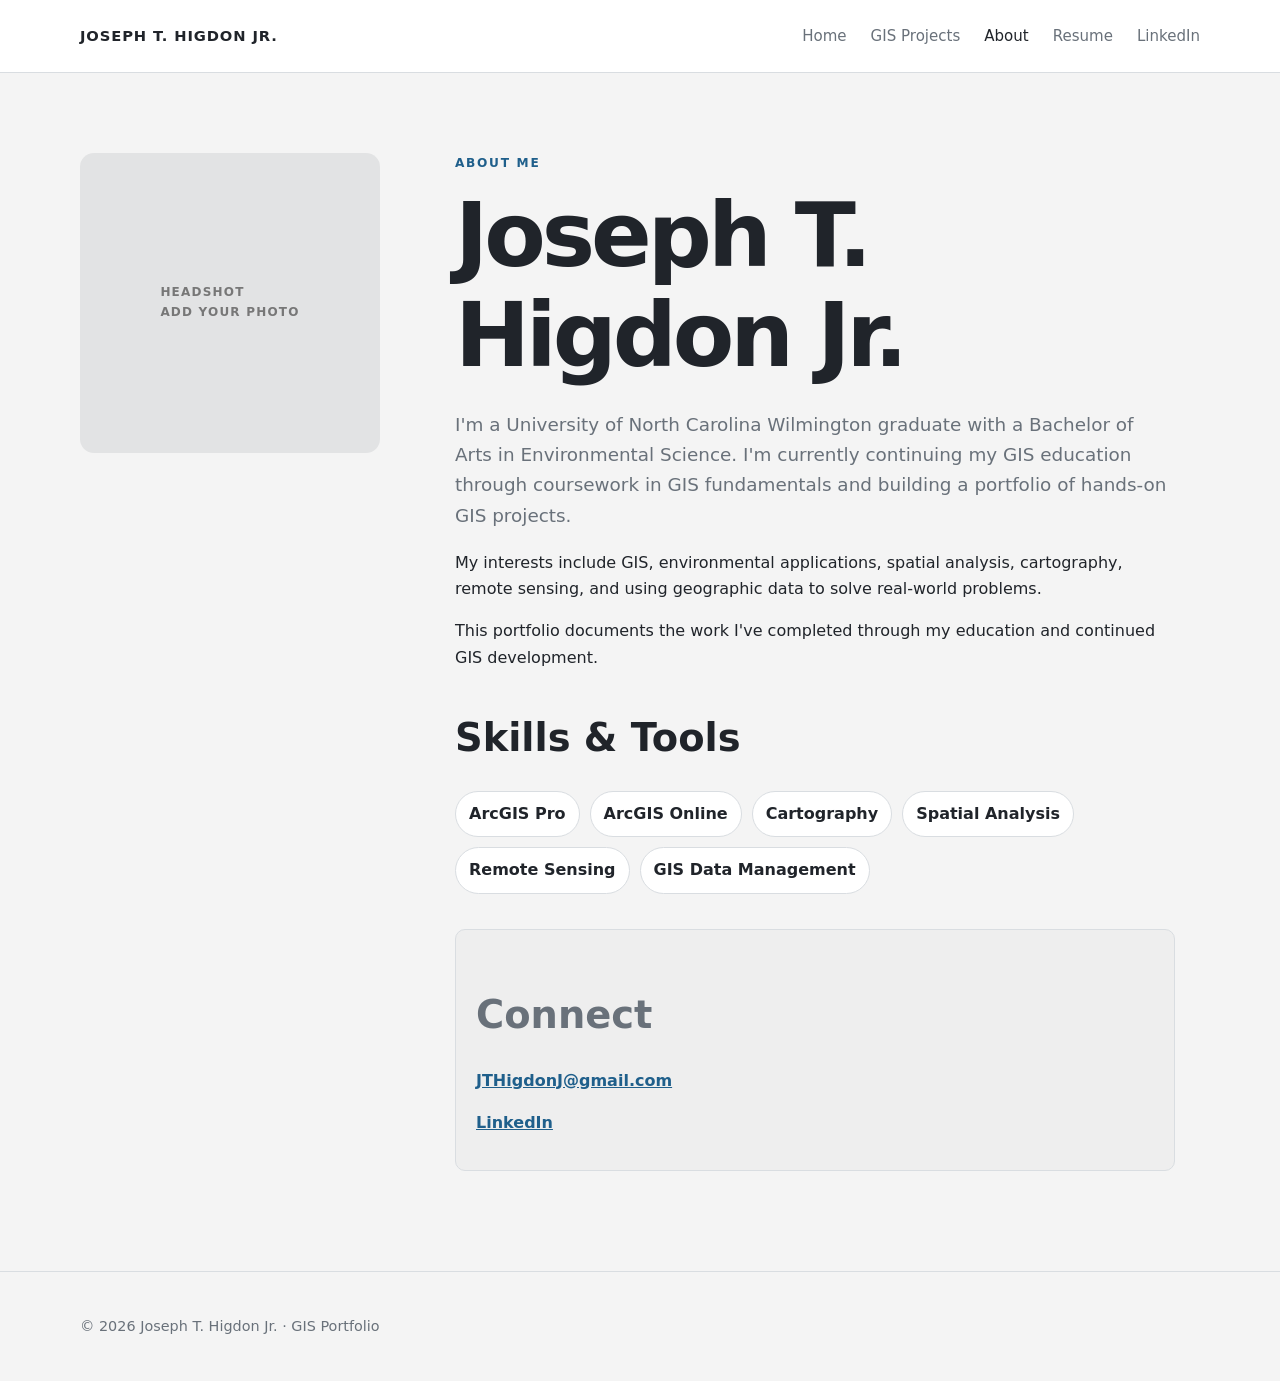
==== about.html @ 9a3bd059 "Add files via upload" ====
<!DOCTYPE html><html lang="en"><head><meta charset="UTF-8"><meta name="viewport" content="width=device-width, initial-scale=1.0"><title>About | Joseph T. Higdon Jr.</title><link rel="stylesheet" href="assets/style.css"></head><body><header class="site-header"><nav class="nav container"><a class="brand" href="index.html">JOSEPH T. HIGDON JR.</a><div class="nav-links"><a href="index.html" class="">Home</a><a href="projects.html" class="">GIS Projects</a><a href="about.html" class="active">About</a><a href="resume.html" class="">Resume</a><a href="https://www.linkedin.com/in/JosephTHigdonJr" target="_blank" rel="noopener">LinkedIn</a></div></nav></header><main class="container page"><div class="about-layout"><div class="headshot-wrap"><div class="headshot-placeholder">HEADSHOT<br>ADD YOUR PHOTO</div></div><div class="about-content"><p class="eyebrow">ABOUT ME</p><h1>Joseph T. Higdon Jr.</h1><p class="page-intro">I'm a University of North Carolina Wilmington graduate with a Bachelor of Arts in Environmental Science. I'm currently continuing my GIS education through coursework in GIS fundamentals and building a portfolio of hands-on GIS projects.</p><p>My interests include GIS, environmental applications, spatial analysis, cartography, remote sensing, and using geographic data to solve real-world problems.</p><p>This portfolio documents the work I've completed through my education and continued GIS development.</p><h2>Skills & Tools</h2><div class="skills"><span>ArcGIS Pro</span><span>ArcGIS Online</span><span>Cartography</span><span>Spatial Analysis</span><span>Remote Sensing</span><span>GIS Data Management</span></div><div class="contact-box"><h2>Connect</h2><p><a href="mailto:JTHigdonJ@gmail.com">JTHigdonJ@gmail.com</a></p><p><a href="https://www.linkedin.com/in/JosephTHigdonJr" target="_blank" rel="noopener">LinkedIn</a></p></div></div></div></main><footer class="footer"><div class="container"><p>© 2026 Joseph T. Higdon Jr. · GIS Portfolio</p></div></footer></body></html>
---- assets/style.css ----
:root{--ink:#20242a;--muted:#69717a;--line:#d9dde1;--surface:#eeeeee;--accent:#1f5f8b;--accent-dark:#164866;--bg:#f4f4f4;--card:#fff}*{box-sizing:border-box}html{scroll-behavior:smooth}body{margin:0;font-family:Inter,system-ui,sans-serif;color:var(--ink);background:var(--bg);line-height:1.65}a{color:inherit}.container{width:min(1120px,calc(100% - 40px));margin:auto}.site-header{position:sticky;top:0;z-index:10;background:rgba(255,255,255,.96);border-bottom:1px solid var(--line);backdrop-filter:blur(10px)}.nav{min-height:72px;display:flex;align-items:center;justify-content:space-between;gap:24px}.brand{font-weight:800;letter-spacing:.06em;text-decoration:none;font-size:.92rem}.nav-links{display:flex;gap:24px;font-size:.94rem}.nav-links a{text-decoration:none;color:var(--muted)}.nav-links a:hover,.nav-links a.active{color:var(--ink)}.landing{min-height:600px;display:flex;align-items:center;padding:90px 0}.landing-copy{max-width:820px}.eyebrow{margin:0 0 12px;color:var(--accent);font-size:.76rem;font-weight:800;letter-spacing:.14em}h1,h2,h3{line-height:1.12;margin-top:0}h1{font-size:clamp(3rem,7vw,5.8rem);letter-spacing:-.045em;margin-bottom:24px}h1 span{color:var(--accent)}h2{font-size:clamp(1.8rem,3vw,2.6rem)}.lead,.page-intro{max-width:760px;color:var(--muted);font-size:1.15rem}.actions,.resume-actions{display:flex;gap:12px;margin-top:30px}.button{display:inline-block;padding:11px 18px;border-radius:8px;text-decoration:none;font-weight:700;border:1px solid var(--line)}.button.primary{background:var(--accent);color:white;border-color:var(--accent)}.button.secondary{background:var(--card)}.quick-links{border-top:1px solid var(--line);background:var(--card)}.quick-grid{display:grid;grid-template-columns:repeat(3,1fr)}.quick-grid a{padding:38px 28px 42px;text-decoration:none;border-right:1px solid var(--line)}.quick-grid a:first-child{border-left:1px solid var(--line)}.quick-grid a:hover{background:#fafafa}.card-label,.project-type{color:var(--accent);font-weight:800;letter-spacing:.12em;font-size:.72rem}.quick-grid h2{margin:10px 0}.quick-grid p,.project-content p:not(.project-type){color:var(--muted)}.arrow,.project-content a,.back{color:var(--accent);font-weight:750}.page{padding:80px 0 100px}.page>.page-intro{margin-bottom:45px}.project-grid{display:grid;grid-template-columns:repeat(3,1fr);gap:22px}.project-card{overflow:hidden;border:1px solid var(--line);border-radius:12px;background:var(--card)}.project-image{width:100%;aspect-ratio:16/10}.placeholder,.large-placeholder{display:grid;place-items:center;background:#e2e3e4;color:#777;font-size:.78rem;font-weight:800;letter-spacing:.1em}.project-content{padding:24px}.project-type{margin:0 0 8px}.portfolio-note,.contact-box{margin-top:35px;padding:18px 20px;border:1px solid var(--line);border-radius:10px;background:var(--surface);color:var(--muted)}.about-layout{display:grid;grid-template-columns:300px 1fr;gap:75px;align-items:start}.headshot-wrap{position:sticky;top:110px}.headshot-placeholder{aspect-ratio:1;border-radius:14px;display:grid;place-items:center;background:#e2e3e4;color:#777;font-size:.75rem;font-weight:800;letter-spacing:.1em}.headshot-wrap img{width:100%;aspect-ratio:1;object-fit:cover;border-radius:14px}.about-content{max-width:720px}.about-content h2{margin-top:45px}.skills{display:flex;flex-wrap:wrap;gap:10px}.skills span{padding:9px 13px;border:1px solid var(--line);border-radius:999px;background:var(--card);font-weight:650}.contact-box a{color:var(--accent);font-weight:700}.resume-frame{height:900px;border:1px solid var(--line);background:var(--card)}.resume-frame iframe{width:100%;height:100%;border:0}.project-page{max-width:900px;padding:65px 0 100px}.project-page h1{font-size:clamp(2.5rem,6vw,4.5rem);margin-top:35px}.project-page h2{margin-top:45px}.project-meta{display:flex;flex-wrap:wrap;gap:10px;margin:25px 0 40px}.project-meta span{padding:8px 12px;background:var(--surface);border:1px solid var(--line);border-radius:999px}.large-placeholder{width:100%;aspect-ratio:16/9;border-radius:10px;border:1px solid var(--line)}.footer{padding:28px 0;border-top:1px solid var(--line);color:var(--muted);font-size:.9rem}@media(max-width:800px){.nav{align-items:flex-start;padding:16px 0;flex-direction:column}.nav-links{flex-wrap:wrap;gap:12px}.landing{min-height:auto;padding:75px 0}.quick-grid,.project-grid,.about-layout{grid-template-columns:1fr}.quick-grid a,.quick-grid a:first-child{border-left:0;border-right:0;border-bottom:1px solid var(--line)}.headshot-wrap{position:static;max-width:280px}}@media(max-width:520px){.container{width:calc(100% - 28px)}h1{font-size:2.8rem}.actions,.resume-actions{flex-direction:column;align-items:flex-start}}
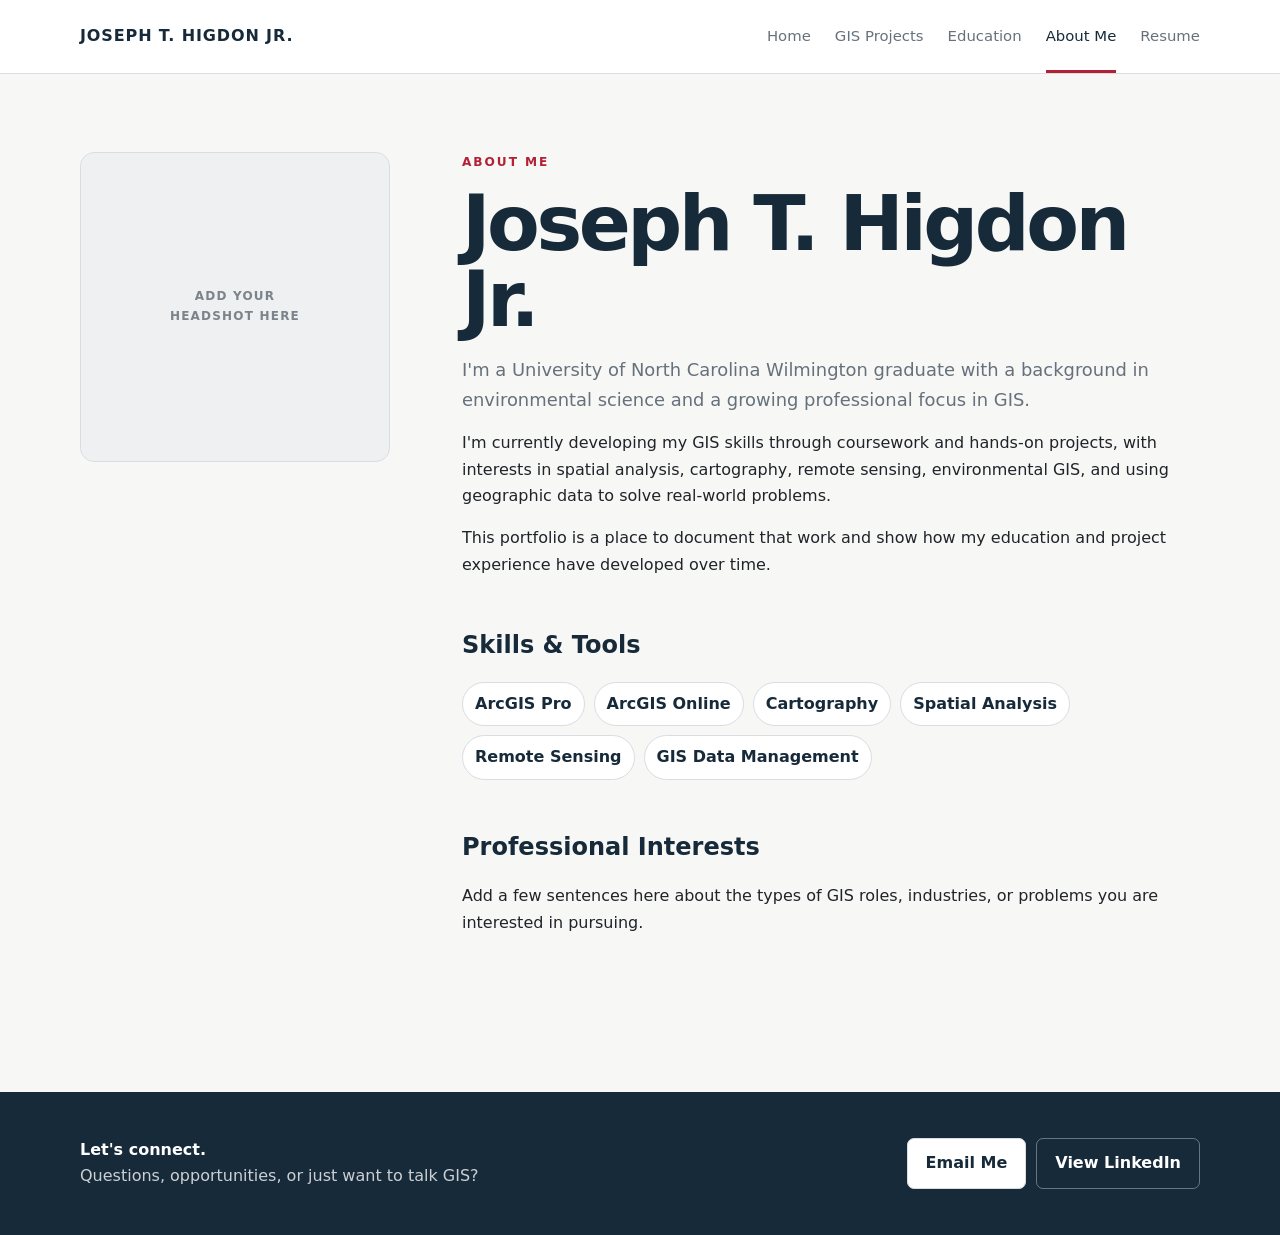
==== commit ae6b0e25: "Add files via upload" ====
--- a/about.html
+++ b/about.html
@@ -1 +1,83 @@
-<!DOCTYPE html><html lang="en"><head><meta charset="UTF-8"><meta name="viewport" content="width=device-width, initial-scale=1.0"><title>About | Joseph T. Higdon Jr.</title><link rel="stylesheet" href="assets/style.css"></head><body><header class="site-header"><nav class="nav container"><a class="brand" href="index.html">JOSEPH T. HIGDON JR.</a><div class="nav-links"><a href="index.html" class="">Home</a><a href="projects.html" class="">GIS Projects</a><a href="about.html" class="active">About</a><a href="resume.html" class="">Resume</a><a href="https://www.linkedin.com/in/JosephTHigdonJr" target="_blank" rel="noopener">LinkedIn</a></div></nav></header><main class="container page"><div class="about-layout"><div class="headshot-wrap"><div class="headshot-placeholder">HEADSHOT<br>ADD YOUR PHOTO</div></div><div class="about-content"><p class="eyebrow">ABOUT ME</p><h1>Joseph T. Higdon Jr.</h1><p class="page-intro">I'm a University of North Carolina Wilmington graduate with a Bachelor of Arts in Environmental Science. I'm currently continuing my GIS education through coursework in GIS fundamentals and building a portfolio of hands-on GIS projects.</p><p>My interests include GIS, environmental applications, spatial analysis, cartography, remote sensing, and using geographic data to solve real-world problems.</p><p>This portfolio documents the work I've completed through my education and continued GIS development.</p><h2>Skills & Tools</h2><div class="skills"><span>ArcGIS Pro</span><span>ArcGIS Online</span><span>Cartography</span><span>Spatial Analysis</span><span>Remote Sensing</span><span>GIS Data Management</span></div><div class="contact-box"><h2>Connect</h2><p><a href="mailto:JTHigdonJ@gmail.com">JTHigdonJ@gmail.com</a></p><p><a href="https://www.linkedin.com/in/JosephTHigdonJr" target="_blank" rel="noopener">LinkedIn</a></p></div></div></div></main><footer class="footer"><div class="container"><p>© 2026 Joseph T. Higdon Jr. · GIS Portfolio</p></div></footer></body></html>+<!doctype html>
+<html lang="en">
+<head>
+  <meta charset="utf-8">
+  <meta name="viewport" content="width=device-width, initial-scale=1">
+  <meta name="description" content="GIS portfolio of Joseph T. Higdon Jr.">
+  <title>About Me | Joseph T. Higdon Jr.</title>
+  <link rel="stylesheet" href="assets/style.css">
+</head>
+<body>
+
+<header class="site-header">
+  <nav class="nav container">
+    <a class="brand" href="index.html">JOSEPH T. HIGDON JR.</a>
+    <div class="nav-links"><a href="index.html" class="">Home</a><a href="projects.html" class="">GIS Projects</a><a href="education.html" class="">Education</a><a href="about.html" class="active">About Me</a><a href="resume.html" class="">Resume</a></div>
+  </nav>
+</header>
+
+
+<main class="container page">
+  <div class="about-layout">
+    <aside class="headshot">
+      <div class="headshot-placeholder">
+        ADD YOUR<br>HEADSHOT HERE
+      </div>
+    </aside>
+
+    <section class="about-copy">
+      <p class="eyebrow">ABOUT ME</p>
+      <h1>Joseph T. Higdon Jr.</h1>
+      <p class="page-intro">
+        I'm a University of North Carolina Wilmington graduate with a
+        background in environmental science and a growing professional focus
+        in GIS.
+      </p>
+
+      <p>
+        I'm currently developing my GIS skills through coursework and
+        hands-on projects, with interests in spatial analysis, cartography,
+        remote sensing, environmental GIS, and using geographic data to
+        solve real-world problems.
+      </p>
+
+      <p>
+        This portfolio is a place to document that work and show how my
+        education and project experience have developed over time.
+      </p>
+
+      <h2>Skills & Tools</h2>
+      <div class="skills">
+        <span class="skill">ArcGIS Pro</span>
+        <span class="skill">ArcGIS Online</span>
+        <span class="skill">Cartography</span>
+        <span class="skill">Spatial Analysis</span>
+        <span class="skill">Remote Sensing</span>
+        <span class="skill">GIS Data Management</span>
+      </div>
+
+      <h2>Professional Interests</h2>
+      <p>
+        Add a few sentences here about the types of GIS roles, industries,
+        or problems you are interested in pursuing.
+      </p>
+    </section>
+  </div>
+</main>
+
+
+<footer class="footer">
+  <div class="container footer-inner">
+    <div>
+      <p class="footer-title">Let's connect.</p>
+      <p>Questions, opportunities, or just want to talk GIS?</p>
+    </div>
+    <div class="footer-actions">
+      <a class="button secondary" href="mailto:JTHigdonJ@gmail.com">Email Me</a>
+      <a class="button outline" href="https://www.linkedin.com/in/JosephTHigdonJr" target="_blank" rel="noopener">View LinkedIn</a>
+    </div>
+  </div>
+</footer>
+
+</body>
+</html>
--- a/assets/style.css
+++ b/assets/style.css
@@ -1 +1,636 @@
- :root{--ink:#20242a;--muted:#69717a;--line:#d9dde1;--surface:#eeeeee;--accent:#1f5f8b;--accent-dark:#164866;--bg:#f4f4f4;--card:#fff}*{box-sizing:border-box}html{scroll-behavior:smooth}body{margin:0;font-family:Inter,system-ui,sans-serif;color:var(--ink);background:var(--bg);line-height:1.65}a{color:inherit}.container{width:min(1120px,calc(100% - 40px));margin:auto}.site-header{position:sticky;top:0;z-index:10;background:rgba(255,255,255,.96);border-bottom:1px solid var(--line);backdrop-filter:blur(10px)}.nav{min-height:72px;display:flex;align-items:center;justify-content:space-between;gap:24px}.brand{font-weight:800;letter-spacing:.06em;text-decoration:none;font-size:.92rem}.nav-links{display:flex;gap:24px;font-size:.94rem}.nav-links a{text-decoration:none;color:var(--muted)}.nav-links a:hover,.nav-links a.active{color:var(--ink)}.landing{min-height:600px;display:flex;align-items:center;padding:90px 0}.landing-copy{max-width:820px}.eyebrow{margin:0 0 12px;color:var(--accent);font-size:.76rem;font-weight:800;letter-spacing:.14em}h1,h2,h3{line-height:1.12;margin-top:0}h1{font-size:clamp(3rem,7vw,5.8rem);letter-spacing:-.045em;margin-bottom:24px}h1 span{color:var(--accent)}h2{font-size:clamp(1.8rem,3vw,2.6rem)}.lead,.page-intro{max-width:760px;color:var(--muted);font-size:1.15rem}.actions,.resume-actions{display:flex;gap:12px;margin-top:30px}.button{display:inline-block;padding:11px 18px;border-radius:8px;text-decoration:none;font-weight:700;border:1px solid var(--line)}.button.primary{background:var(--accent);color:white;border-color:var(--accent)}.button.secondary{background:var(--card)}.quick-links{border-top:1px solid var(--line);background:var(--card)}.quick-grid{display:grid;grid-template-columns:repeat(3,1fr)}.quick-grid a{padding:38px 28px 42px;text-decoration:none;border-right:1px solid var(--line)}.quick-grid a:first-child{border-left:1px solid var(--line)}.quick-grid a:hover{background:#fafafa}.card-label,.project-type{color:var(--accent);font-weight:800;letter-spacing:.12em;font-size:.72rem}.quick-grid h2{margin:10px 0}.quick-grid p,.project-content p:not(.project-type){color:var(--muted)}.arrow,.project-content a,.back{color:var(--accent);font-weight:750}.page{padding:80px 0 100px}.page>.page-intro{margin-bottom:45px}.project-grid{display:grid;grid-template-columns:repeat(3,1fr);gap:22px}.project-card{overflow:hidden;border:1px solid var(--line);border-radius:12px;background:var(--card)}.project-image{width:100%;aspect-ratio:16/10}.placeholder,.large-placeholder{display:grid;place-items:center;background:#e2e3e4;color:#777;font-size:.78rem;font-weight:800;letter-spacing:.1em}.project-content{padding:24px}.project-type{margin:0 0 8px}.portfolio-note,.contact-box{margin-top:35px;padding:18px 20px;border:1px solid var(--line);border-radius:10px;background:var(--surface);color:var(--muted)}.about-layout{display:grid;grid-template-columns:300px 1fr;gap:75px;align-items:start}.headshot-wrap{position:sticky;top:110px}.headshot-placeholder{aspect-ratio:1;border-radius:14px;display:grid;place-items:center;background:#e2e3e4;color:#777;font-size:.75rem;font-weight:800;letter-spacing:.1em}.headshot-wrap img{width:100%;aspect-ratio:1;object-fit:cover;border-radius:14px}.about-content{max-width:720px}.about-content h2{margin-top:45px}.skills{display:flex;flex-wrap:wrap;gap:10px}.skills span{padding:9px 13px;border:1px solid var(--line);border-radius:999px;background:var(--card);font-weight:650}.contact-box a{color:var(--accent);font-weight:700}.resume-frame{height:900px;border:1px solid var(--line);background:var(--card)}.resume-frame iframe{width:100%;height:100%;border:0}.project-page{max-width:900px;padding:65px 0 100px}.project-page h1{font-size:clamp(2.5rem,6vw,4.5rem);margin-top:35px}.project-page h2{margin-top:45px}.project-meta{display:flex;flex-wrap:wrap;gap:10px;margin:25px 0 40px}.project-meta span{padding:8px 12px;background:var(--surface);border:1px solid var(--line);border-radius:999px}.large-placeholder{width:100%;aspect-ratio:16/9;border-radius:10px;border:1px solid var(--line)}.footer{padding:28px 0;border-top:1px solid var(--line);color:var(--muted);font-size:.9rem}@media(max-width:800px){.nav{align-items:flex-start;padding:16px 0;flex-direction:column}.nav-links{flex-wrap:wrap;gap:12px}.landing{min-height:auto;padding:75px 0}.quick-grid,.project-grid,.about-layout{grid-template-columns:1fr}.quick-grid a,.quick-grid a:first-child{border-left:0;border-right:0;border-bottom:1px solid var(--line)}.headshot-wrap{position:static;max-width:280px}}@media(max-width:520px){.container{width:calc(100% - 28px)}h1{font-size:2.8rem}.actions,.resume-actions{flex-direction:column;align-items:flex-start}}
+
+:root {
+  --navy: #172a3a;
+  --navy-2: #243b53;
+  --red: #b22234;
+  --red-dark: #8f1b2a;
+  --blue: #3c5a78;
+  --cream: #f7f7f5;
+  --white: #ffffff;
+  --ink: #20242a;
+  --muted: #66717c;
+  --line: #d9dde2;
+  --soft: #eef0f2;
+  --shadow: 0 12px 30px rgba(23, 42, 58, .08);
+}
+
+* { box-sizing: border-box; }
+
+html { scroll-behavior: smooth; }
+
+body {
+  margin: 0;
+  background: var(--cream);
+  color: var(--ink);
+  font-family: Inter, ui-sans-serif, system-ui, -apple-system, BlinkMacSystemFont, "Segoe UI", sans-serif;
+  line-height: 1.65;
+}
+
+a { color: inherit; }
+
+.container {
+  width: min(1120px, calc(100% - 40px));
+  margin: 0 auto;
+}
+
+.site-header {
+  position: sticky;
+  top: 0;
+  z-index: 20;
+  background: rgba(255,255,255,.96);
+  border-bottom: 1px solid var(--line);
+  backdrop-filter: blur(12px);
+}
+
+.nav {
+  min-height: 72px;
+  display: flex;
+  align-items: center;
+  justify-content: space-between;
+  gap: 28px;
+}
+
+.brand {
+  text-decoration: none;
+  font-weight: 850;
+  letter-spacing: .055em;
+  color: var(--navy);
+  white-space: nowrap;
+}
+
+.nav-links {
+  display: flex;
+  align-items: center;
+  gap: 24px;
+  font-size: .93rem;
+}
+
+.nav-links a {
+  text-decoration: none;
+  color: var(--muted);
+  padding: 24px 0 21px;
+  border-bottom: 3px solid transparent;
+}
+
+.nav-links a:hover,
+.nav-links a.active {
+  color: var(--navy);
+  border-bottom-color: var(--red);
+}
+
+.hero {
+  min-height: 650px;
+  display: flex;
+  align-items: center;
+  padding: 90px 0;
+}
+
+.hero-copy { max-width: 850px; }
+
+.eyebrow {
+  margin: 0 0 14px;
+  color: var(--red);
+  font-size: .76rem;
+  font-weight: 850;
+  letter-spacing: .16em;
+}
+
+.hero h1 {
+  margin: 0 0 25px;
+  max-width: 900px;
+  color: var(--navy);
+  font-size: clamp(3.2rem, 7vw, 6.2rem);
+  line-height: .98;
+  letter-spacing: -.055em;
+}
+
+.hero h1 span { color: var(--red); }
+
+.hero p {
+  max-width: 760px;
+  color: var(--muted);
+  font-size: 1.18rem;
+}
+
+.actions {
+  display: flex;
+  flex-wrap: wrap;
+  gap: 12px;
+  margin-top: 30px;
+}
+
+.button {
+  display: inline-block;
+  padding: 11px 18px;
+  border-radius: 7px;
+  border: 1px solid var(--line);
+  text-decoration: none;
+  font-weight: 750;
+  transition: .15s ease;
+}
+
+.button.primary {
+  color: var(--white);
+  background: var(--red);
+  border-color: var(--red);
+}
+
+.button.primary:hover {
+  background: var(--red-dark);
+  border-color: var(--red-dark);
+  transform: translateY(-1px);
+}
+
+.button.secondary {
+  background: var(--white);
+  color: var(--navy);
+}
+
+.button.secondary:hover {
+  border-color: var(--navy);
+}
+
+.home-panels {
+  border-top: 1px solid var(--line);
+  background: var(--white);
+}
+
+.panel-grid {
+  display: grid;
+  grid-template-columns: repeat(4, 1fr);
+}
+
+.panel {
+  display: block;
+  min-height: 230px;
+  padding: 32px 26px;
+  text-decoration: none;
+  border-right: 1px solid var(--line);
+  transition: .15s ease;
+}
+
+.panel:first-child { border-left: 1px solid var(--line); }
+
+.panel:hover {
+  background: #fbfbfb;
+  box-shadow: inset 0 -4px 0 var(--red);
+}
+
+.panel-number {
+  color: var(--red);
+  font-size: .72rem;
+  font-weight: 850;
+  letter-spacing: .13em;
+}
+
+.panel h2 {
+  margin: 12px 0 10px;
+  color: var(--navy);
+  font-size: 1.65rem;
+  line-height: 1.1;
+}
+
+.panel p {
+  color: var(--muted);
+  margin: 0 0 20px;
+}
+
+.panel .arrow {
+  color: var(--blue);
+  font-weight: 750;
+}
+
+.page {
+  padding: 78px 0 100px;
+}
+
+.page-header {
+  max-width: 820px;
+  margin-bottom: 45px;
+}
+
+.page h1 {
+  margin: 0 0 16px;
+  color: var(--navy);
+  font-size: clamp(2.8rem, 6vw, 4.8rem);
+  line-height: 1;
+  letter-spacing: -.045em;
+}
+
+.page-intro {
+  margin: 0;
+  color: var(--muted);
+  font-size: 1.12rem;
+}
+
+.toolbar {
+  display: flex;
+  flex-wrap: wrap;
+  align-items: center;
+  gap: 12px;
+  margin-bottom: 28px;
+  padding: 16px;
+  background: var(--white);
+  border: 1px solid var(--line);
+  border-radius: 10px;
+}
+
+.toolbar label {
+  color: var(--navy);
+  font-weight: 750;
+  font-size: .9rem;
+}
+
+.toolbar select {
+  min-width: 190px;
+  padding: 9px 34px 9px 11px;
+  border: 1px solid var(--line);
+  border-radius: 6px;
+  background: var(--white);
+  color: var(--ink);
+  font: inherit;
+}
+
+.filter-buttons {
+  display: flex;
+  flex-wrap: wrap;
+  gap: 7px;
+}
+
+.filter-button {
+  padding: 8px 12px;
+  border: 1px solid var(--line);
+  border-radius: 999px;
+  background: var(--white);
+  color: var(--muted);
+  cursor: pointer;
+  font: inherit;
+  font-size: .86rem;
+}
+
+.filter-button:hover,
+.filter-button.active {
+  color: var(--white);
+  background: var(--navy);
+  border-color: var(--navy);
+}
+
+.project-grid {
+  display: grid;
+  grid-template-columns: repeat(3, 1fr);
+  gap: 22px;
+}
+
+.project-card {
+  overflow: hidden;
+  background: var(--white);
+  border: 1px solid var(--line);
+  border-radius: 11px;
+  box-shadow: 0 4px 12px rgba(23,42,58,.03);
+  transition: .15s ease;
+}
+
+.project-card:hover {
+  transform: translateY(-3px);
+  box-shadow: var(--shadow);
+}
+
+.project-card.hidden { display: none; }
+
+.project-image {
+  aspect-ratio: 16 / 10;
+  width: 100%;
+  object-fit: cover;
+  background: var(--soft);
+}
+
+.placeholder {
+  display: grid;
+  place-items: center;
+  color: #7b838b;
+  font-size: .72rem;
+  font-weight: 800;
+  letter-spacing: .12em;
+}
+
+.project-content { padding: 22px; }
+
+.project-type {
+  margin: 0 0 7px;
+  color: var(--red);
+  font-size: .69rem;
+  font-weight: 850;
+  letter-spacing: .12em;
+}
+
+.project-date {
+  margin: -2px 0 12px;
+  color: var(--muted);
+  font-size: .84rem;
+}
+
+.project-content h2 {
+  margin: 0 0 10px;
+  color: var(--navy);
+  font-size: 1.45rem;
+  line-height: 1.15;
+}
+
+.project-content p:not(.project-type):not(.project-date) {
+  color: var(--muted);
+}
+
+.text-link {
+  color: var(--blue);
+  font-weight: 750;
+  text-decoration: none;
+}
+
+.text-link:hover { color: var(--red); }
+
+.empty-state {
+  display: none;
+  padding: 45px;
+  text-align: center;
+  background: var(--white);
+  border: 1px dashed var(--line);
+  border-radius: 10px;
+  color: var(--muted);
+}
+
+.about-layout {
+  display: grid;
+  grid-template-columns: 310px 1fr;
+  gap: 72px;
+  align-items: start;
+}
+
+.headshot {
+  position: sticky;
+  top: 105px;
+}
+
+.headshot img,
+.headshot-placeholder {
+  width: 100%;
+  aspect-ratio: 1 / 1;
+  object-fit: cover;
+  border-radius: 14px;
+  border: 1px solid var(--line);
+}
+
+.headshot-placeholder {
+  display: grid;
+  place-items: center;
+  padding: 30px;
+  background: var(--soft);
+  color: #7b838b;
+  text-align: center;
+  font-size: .75rem;
+  font-weight: 800;
+  letter-spacing: .1em;
+}
+
+.about-copy { max-width: 750px; }
+
+.about-copy h2,
+.education-section h2 {
+  margin: 48px 0 16px;
+  color: var(--navy);
+}
+
+.skills {
+  display: flex;
+  flex-wrap: wrap;
+  gap: 9px;
+}
+
+.skill {
+  padding: 8px 12px;
+  background: var(--white);
+  border: 1px solid var(--line);
+  border-radius: 999px;
+  color: var(--navy);
+  font-weight: 650;
+}
+
+.timeline {
+  position: relative;
+  margin-top: 38px;
+  padding-left: 28px;
+  border-left: 2px solid var(--line);
+}
+
+.timeline-item {
+  position: relative;
+  margin-bottom: 42px;
+}
+
+.timeline-item::before {
+  content: "";
+  position: absolute;
+  width: 11px;
+  height: 11px;
+  left: -35px;
+  top: 7px;
+  border-radius: 50%;
+  background: var(--red);
+  border: 3px solid var(--cream);
+}
+
+.timeline-date {
+  margin: 0 0 5px;
+  color: var(--red);
+  font-size: .78rem;
+  font-weight: 850;
+  letter-spacing: .08em;
+}
+
+.timeline h2 {
+  margin: 0 0 5px;
+  color: var(--navy);
+  font-size: 1.5rem;
+}
+
+.timeline h3 {
+  margin: 0 0 8px;
+  color: var(--blue);
+  font-size: 1rem;
+}
+
+.timeline p { color: var(--muted); }
+
+.callout {
+  margin-top: 35px;
+  padding: 22px 24px;
+  background: var(--white);
+  border-left: 4px solid var(--red);
+  border-top: 1px solid var(--line);
+  border-right: 1px solid var(--line);
+  border-bottom: 1px solid var(--line);
+}
+
+.resume-actions {
+  margin: 28px 0;
+}
+
+.resume-frame {
+  height: 900px;
+  background: var(--white);
+  border: 1px solid var(--line);
+}
+
+.resume-frame iframe {
+  width: 100%;
+  height: 100%;
+  border: 0;
+}
+
+.project-page {
+  max-width: 920px;
+}
+
+.back {
+  display: inline-block;
+  margin-bottom: 34px;
+  color: var(--blue);
+  text-decoration: none;
+  font-weight: 750;
+}
+
+.project-page h1 {
+  max-width: 900px;
+}
+
+.project-meta {
+  display: flex;
+  flex-wrap: wrap;
+  gap: 8px;
+  margin: 24px 0 38px;
+}
+
+.meta {
+  padding: 7px 11px;
+  border: 1px solid var(--line);
+  border-radius: 999px;
+  background: var(--white);
+  color: var(--navy);
+  font-size: .85rem;
+}
+
+.project-hero-image,
+.project-placeholder {
+  width: 100%;
+  aspect-ratio: 16 / 9;
+  border-radius: 11px;
+  border: 1px solid var(--line);
+  object-fit: cover;
+}
+
+.project-placeholder {
+  display: grid;
+  place-items: center;
+  background: var(--soft);
+  color: #7b838b;
+  font-size: .75rem;
+  font-weight: 800;
+  letter-spacing: .12em;
+}
+
+.project-page h2 {
+  margin: 48px 0 14px;
+  color: var(--navy);
+}
+
+.footer {
+  margin-top: 40px;
+  padding: 45px 0;
+  background: var(--navy);
+  color: rgba(255,255,255,.78);
+}
+
+.footer-inner {
+  display: flex;
+  align-items: center;
+  justify-content: space-between;
+  gap: 30px;
+}
+
+.footer-title {
+  margin: 0 0 5px;
+  color: var(--white);
+  font-weight: 800;
+}
+
+.footer p { margin: 0; }
+
+.footer-actions {
+  display: flex;
+  flex-wrap: wrap;
+  gap: 10px;
+}
+
+.footer .button.secondary {
+  color: var(--navy);
+}
+
+.footer .button.outline {
+  color: var(--white);
+  border-color: rgba(255,255,255,.35);
+}
+
+.footer .button.outline:hover {
+  border-color: var(--white);
+  background: rgba(255,255,255,.08);
+}
+
+@media (max-width: 900px) {
+  .panel-grid,
+  .project-grid { grid-template-columns: repeat(2, 1fr); }
+
+  .panel:nth-child(2) { border-right: 0; }
+  .panel:nth-child(3) { border-left: 1px solid var(--line); }
+  .about-layout { grid-template-columns: 240px 1fr; gap: 40px; }
+}
+
+@media (max-width: 700px) {
+  .nav {
+    min-height: auto;
+    padding: 15px 0;
+    align-items: flex-start;
+    flex-direction: column;
+  }
+
+  .nav-links {
+    width: 100%;
+    flex-wrap: wrap;
+    gap: 13px 18px;
+  }
+
+  .nav-links a { padding: 0 0 3px; }
+
+  .hero {
+    min-height: auto;
+    padding: 80px 0;
+  }
+
+  .panel-grid,
+  .project-grid,
+  .about-layout { grid-template-columns: 1fr; }
+
+  .panel,
+  .panel:first-child,
+  .panel:nth-child(3) {
+    border-left: 0;
+    border-right: 0;
+    border-bottom: 1px solid var(--line);
+  }
+
+  .headshot { position: static; max-width: 280px; }
+  .footer-inner { align-items: flex-start; flex-direction: column; }
+}
+
+@media (max-width: 480px) {
+  .container { width: calc(100% - 28px); }
+  .hero h1 { font-size: 3rem; }
+}
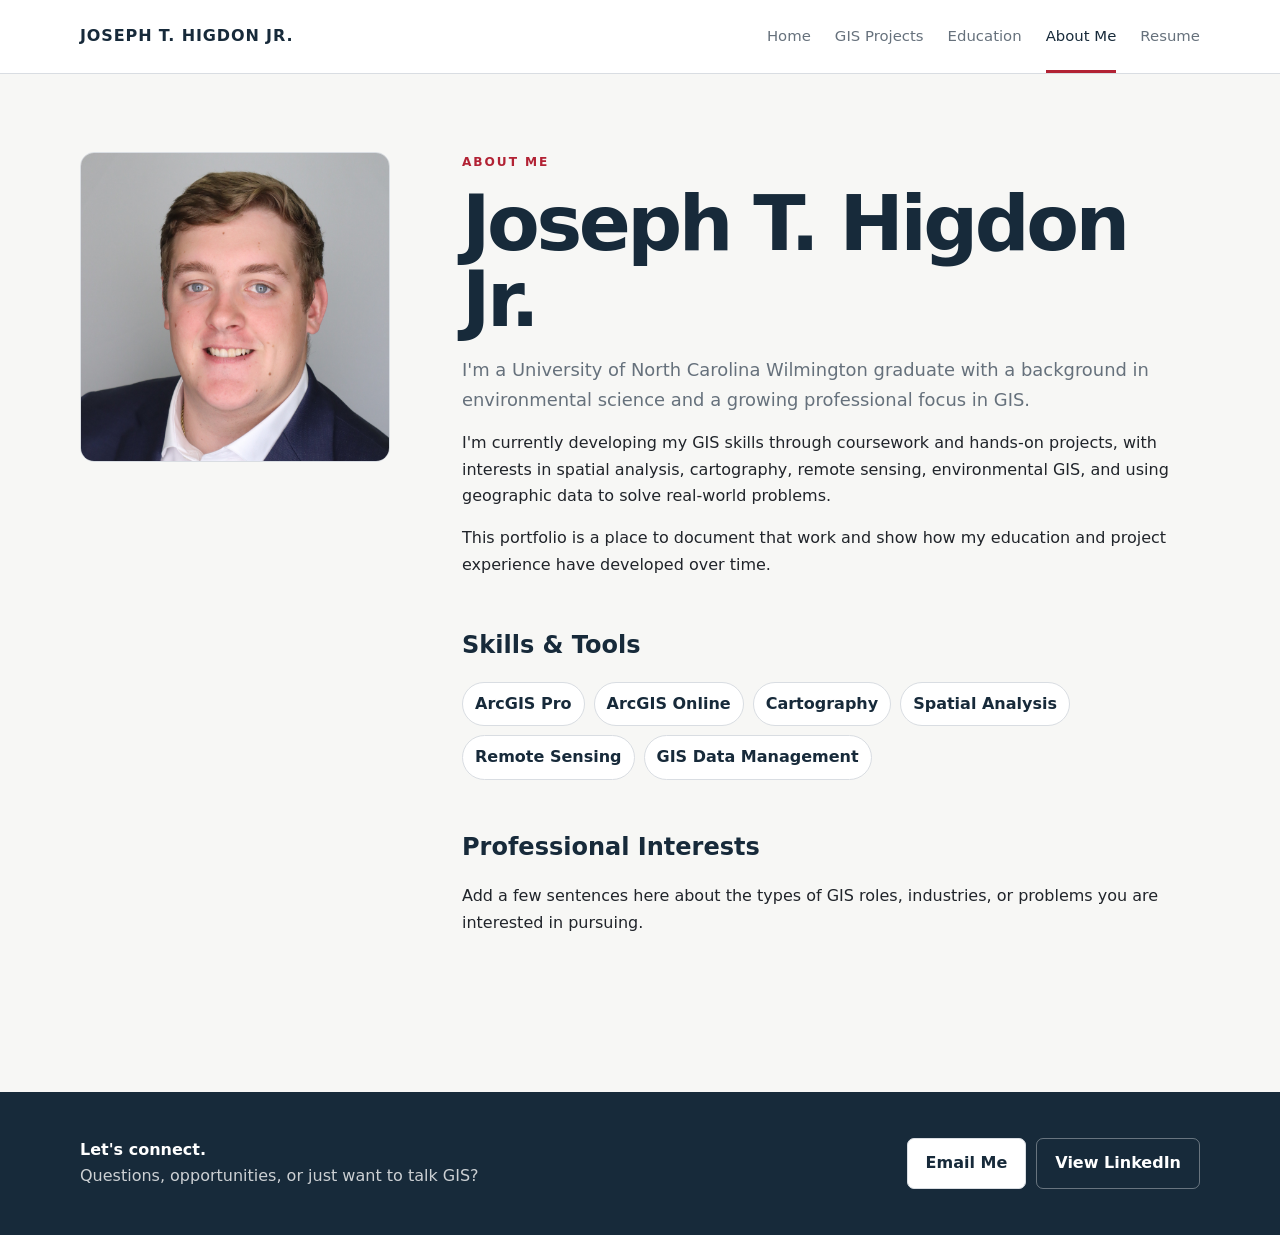
==== commit 5fb14e2b: "Update about.html" ====
--- a/about.html
+++ b/about.html
@@ -20,9 +20,9 @@
 <main class="container page">
   <div class="about-layout">
     <aside class="headshot">
-      <div class="headshot-placeholder">
-        ADD YOUR<br>HEADSHOT HERE
-      </div>
+      <aside class="headshot">
+    <img src="assets/headshot.jpeg" alt="Joseph T. Higdon Jr.">
+      </aside>
     </aside>
 
     <section class="about-copy">
